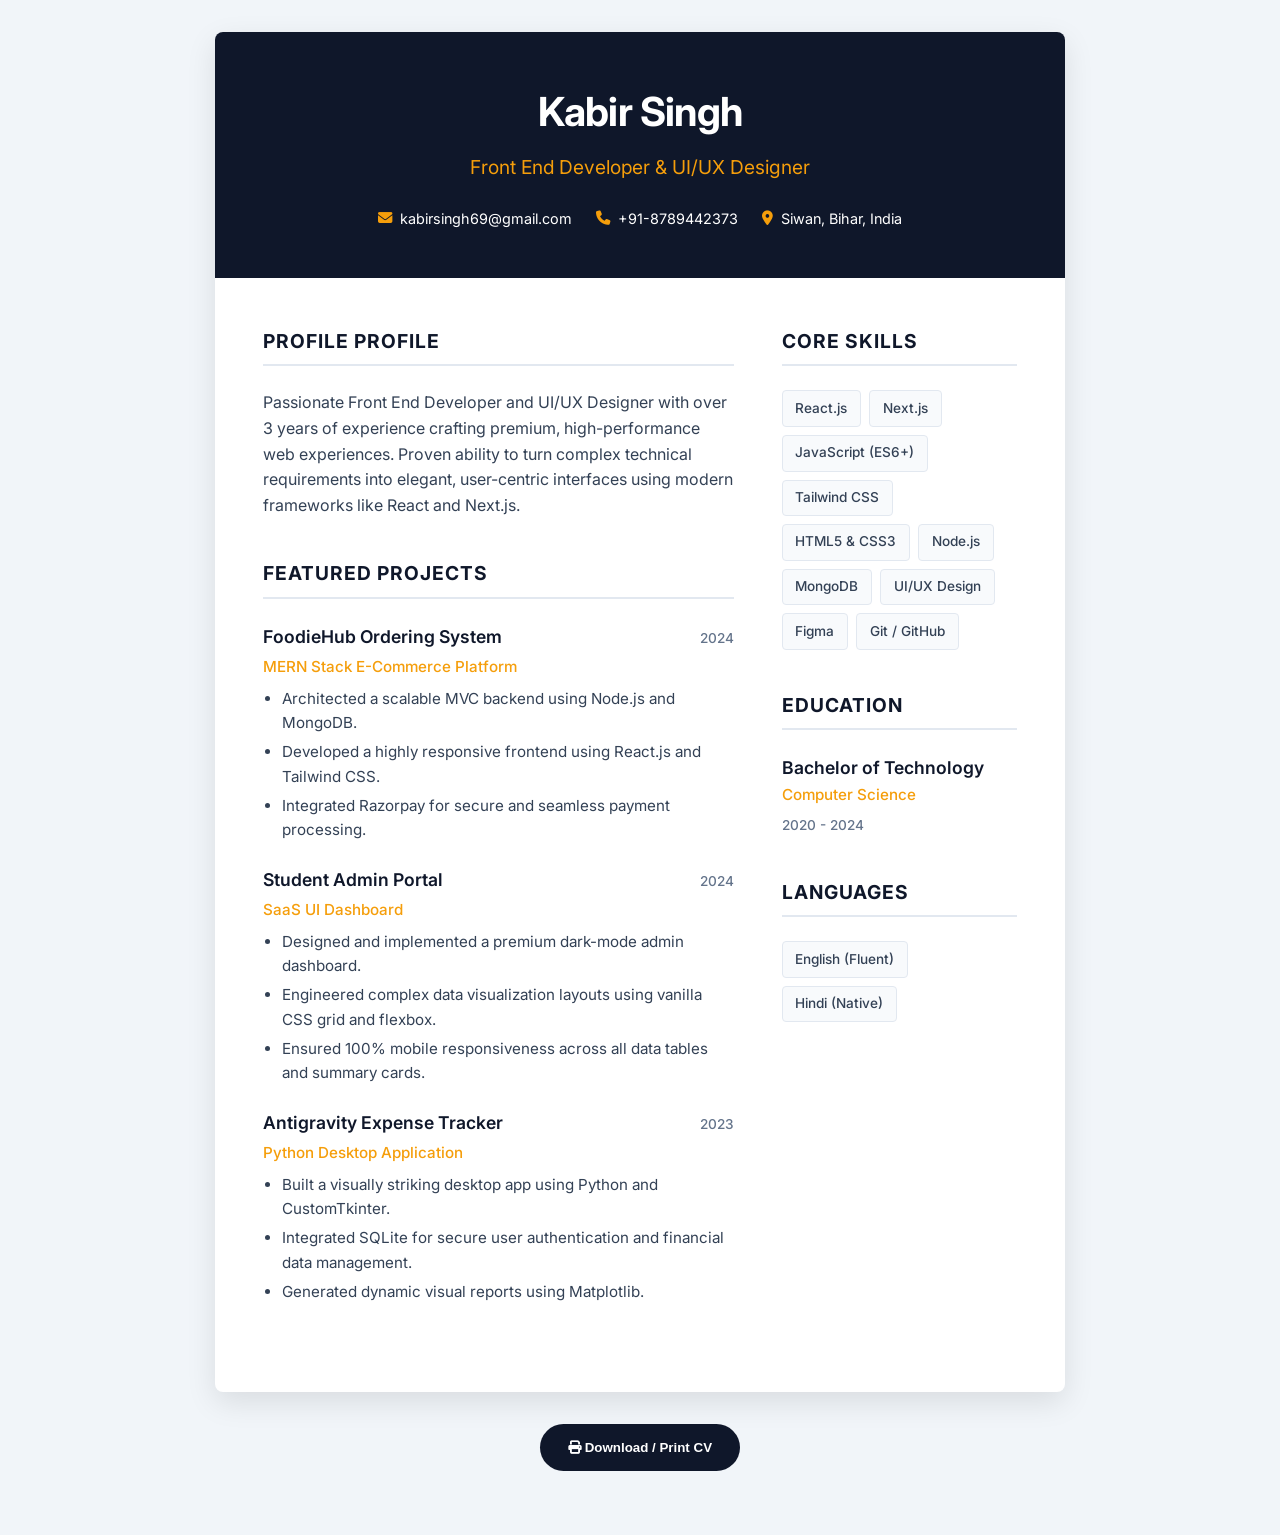
==== kabir_cv.html @ 149cf48a "Add files via upload" ====
<!DOCTYPE html>
<html lang="en">
<head>
  <meta charset="UTF-8">
  <meta name="viewport" content="width=device-width, initial-scale=1.0">
  <title>Kabir Singh - Resume</title>
  <link rel="preconnect" href="https://fonts.googleapis.com">
  <link rel="preconnect" href="https://fonts.gstatic.com" crossorigin>
  <link href="https://fonts.googleapis.com/css2?family=Inter:wght@300;400;500;600;700&display=swap" rel="stylesheet">
  <link rel="stylesheet" href="https://cdnjs.cloudflare.com/ajax/libs/font-awesome/6.5.0/css/all.min.css" />
  <style>
    :root {
      --primary: #0f172a;
      --secondary: #f59e0b;
      --text: #334155;
      --text-light: #64748b;
      --bg: #ffffff;
      --bg-alt: #f8fafc;
      --border: #e2e8f0;
    }
    * {
      margin: 0;
      padding: 0;
      box-sizing: border-box;
    }
    body {
      font-family: 'Inter', sans-serif;
      background-color: #f1f5f9;
      color: var(--text);
      line-height: 1.6;
      padding: 2rem;
    }
    .cv-container {
      max-width: 850px;
      margin: 0 auto;
      background: var(--bg);
      box-shadow: 0 10px 30px rgba(0,0,0,0.1);
      border-radius: 8px;
      overflow: hidden;
      display: flex;
      flex-direction: column;
    }
    .header {
      background: var(--primary);
      color: #fff;
      padding: 3rem;
      text-align: center;
      position: relative;
    }
    .header h1 {
      font-size: 2.5rem;
      font-weight: 700;
      margin-bottom: 0.5rem;
      letter-spacing: -0.02em;
    }
    .header h2 {
      font-size: 1.2rem;
      font-weight: 400;
      color: var(--secondary);
      margin-bottom: 1.5rem;
    }
    .contact-info {
      display: flex;
      justify-content: center;
      flex-wrap: wrap;
      gap: 1.5rem;
      font-size: 0.9rem;
    }
    .contact-info span {
      display: flex;
      align-items: center;
      gap: 0.5rem;
    }
    .contact-info i {
      color: var(--secondary);
    }
    .content {
      display: flex;
      padding: 3rem;
      gap: 3rem;
    }
    .main-col {
      flex: 2;
    }
    .side-col {
      flex: 1;
    }
    .section {
      margin-bottom: 2.5rem;
    }
    .section-title {
      font-size: 1.2rem;
      font-weight: 700;
      color: var(--primary);
      border-bottom: 2px solid var(--border);
      padding-bottom: 0.5rem;
      margin-bottom: 1.5rem;
      text-transform: uppercase;
      letter-spacing: 1px;
    }
    .item {
      margin-bottom: 1.5rem;
    }
    .item-header {
      display: flex;
      justify-content: space-between;
      align-items: baseline;
      margin-bottom: 0.2rem;
    }
    .item-title {
      font-weight: 600;
      color: var(--primary);
      font-size: 1.1rem;
    }
    .item-date {
      font-size: 0.85rem;
      color: var(--text-light);
      font-weight: 500;
    }
    .item-subtitle {
      font-size: 0.95rem;
      color: var(--secondary);
      font-weight: 500;
      margin-bottom: 0.5rem;
    }
    .item p, .item ul {
      font-size: 0.95rem;
      color: var(--text);
    }
    .item ul {
      padding-left: 1.2rem;
      margin-top: 0.5rem;
    }
    .item li {
      margin-bottom: 0.3rem;
    }
    .skills-list {
      display: flex;
      flex-wrap: wrap;
      gap: 0.5rem;
    }
    .skills-list span {
      background: var(--bg-alt);
      border: 1px solid var(--border);
      padding: 0.4rem 0.8rem;
      border-radius: 4px;
      font-size: 0.85rem;
      font-weight: 500;
    }
    .btn-print {
      display: block;
      width: 200px;
      margin: 2rem auto;
      padding: 1rem;
      text-align: center;
      background: var(--primary);
      color: #fff;
      text-decoration: none;
      border-radius: 50px;
      font-weight: 600;
      transition: background 0.3s;
      cursor: pointer;
      border: none;
    }
    .btn-print:hover {
      background: var(--secondary);
      color: var(--primary);
    }
    @media print {
      body {
        background: #fff;
        padding: 0;
      }
      .cv-container {
        box-shadow: none;
        max-width: 100%;
        border-radius: 0;
      }
      .btn-print {
        display: none;
      }
      .content {
        padding: 2rem;
      }
    }
    @media (max-width: 768px) {
      .content {
        flex-direction: column;
        padding: 2rem;
      }
      .header {
        padding: 2rem 1rem;
      }
    }
  </style>
</head>
<body>

  <div class="cv-container">
    <header class="header">
      <h1>Kabir Singh</h1>
      <h2>Front End Developer & UI/UX Designer</h2>
      <div class="contact-info">
        <span><i class="fas fa-envelope"></i> kabirsingh69@gmail.com</span>
        <span><i class="fas fa-phone"></i> +91-8789442373</span>
        <span><i class="fas fa-map-marker-alt"></i> Siwan, Bihar, India</span>
      </div>
    </header>

    <div class="content">
      <div class="main-col">
        <section class="section">
          <h3 class="section-title">Profile Profile</h3>
          <p>Passionate Front End Developer and UI/UX Designer with over 3 years of experience crafting premium, high-performance web experiences. Proven ability to turn complex technical requirements into elegant, user-centric interfaces using modern frameworks like React and Next.js.</p>
        </section>

        <section class="section">
          <h3 class="section-title">Featured Projects</h3>
          
          <div class="item">
            <div class="item-header">
              <span class="item-title">FoodieHub Ordering System</span>
              <span class="item-date">2024</span>
            </div>
            <div class="item-subtitle">MERN Stack E-Commerce Platform</div>
            <ul>
              <li>Architected a scalable MVC backend using Node.js and MongoDB.</li>
              <li>Developed a highly responsive frontend using React.js and Tailwind CSS.</li>
              <li>Integrated Razorpay for secure and seamless payment processing.</li>
            </ul>
          </div>

          <div class="item">
            <div class="item-header">
              <span class="item-title">Student Admin Portal</span>
              <span class="item-date">2024</span>
            </div>
            <div class="item-subtitle">SaaS UI Dashboard</div>
            <ul>
              <li>Designed and implemented a premium dark-mode admin dashboard.</li>
              <li>Engineered complex data visualization layouts using vanilla CSS grid and flexbox.</li>
              <li>Ensured 100% mobile responsiveness across all data tables and summary cards.</li>
            </ul>
          </div>

          <div class="item">
            <div class="item-header">
              <span class="item-title">Antigravity Expense Tracker</span>
              <span class="item-date">2023</span>
            </div>
            <div class="item-subtitle">Python Desktop Application</div>
            <ul>
              <li>Built a visually striking desktop app using Python and CustomTkinter.</li>
              <li>Integrated SQLite for secure user authentication and financial data management.</li>
              <li>Generated dynamic visual reports using Matplotlib.</li>
            </ul>
          </div>
        </section>
      </div>

      <div class="side-col">
        <section class="section">
          <h3 class="section-title">Core Skills</h3>
          <div class="skills-list">
            <span>React.js</span>
            <span>Next.js</span>
            <span>JavaScript (ES6+)</span>
            <span>Tailwind CSS</span>
            <span>HTML5 & CSS3</span>
            <span>Node.js</span>
            <span>MongoDB</span>
            <span>UI/UX Design</span>
            <span>Figma</span>
            <span>Git / GitHub</span>
          </div>
        </section>

        <section class="section">
          <h3 class="section-title">Education</h3>
          <div class="item">
            <div class="item-title">Bachelor of Technology</div>
            <div class="item-subtitle">Computer Science</div>
            <div class="item-date">2020 - 2024</div>
          </div>
        </section>

        <section class="section">
          <h3 class="section-title">Languages</h3>
          <div class="skills-list">
            <span>English (Fluent)</span>
            <span>Hindi (Native)</span>
          </div>
        </section>
      </div>
    </div>
  </div>

  <button class="btn-print" onclick="window.print()">
    <i class="fas fa-print"></i> Download / Print CV
  </button>

</body>
</html>
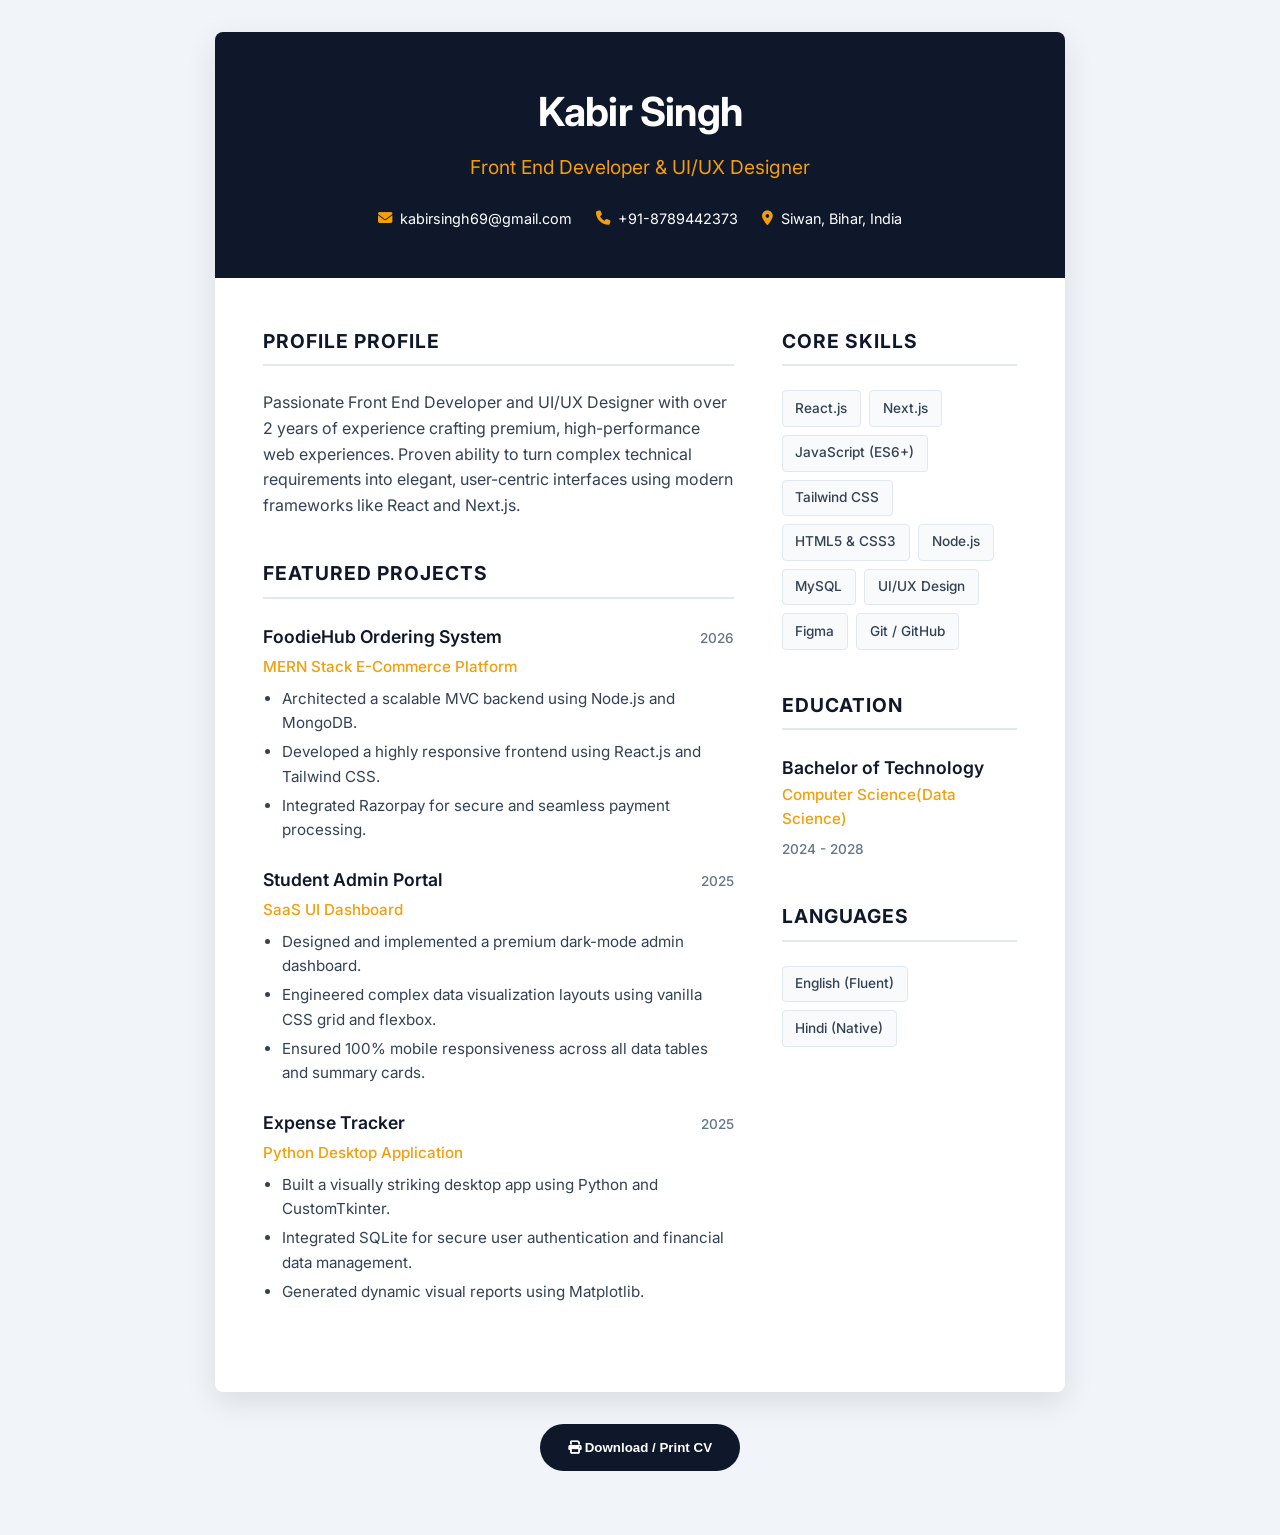
==== commit 5c1b40de: "Update kabir_cv.html" ====
--- a/kabir_cv.html
+++ b/kabir_cv.html
@@ -211,7 +211,7 @@
       <div class="main-col">
         <section class="section">
           <h3 class="section-title">Profile Profile</h3>
-          <p>Passionate Front End Developer and UI/UX Designer with over 3 years of experience crafting premium, high-performance web experiences. Proven ability to turn complex technical requirements into elegant, user-centric interfaces using modern frameworks like React and Next.js.</p>
+          <p>Passionate Front End Developer and UI/UX Designer with over 2 years of experience crafting premium, high-performance web experiences. Proven ability to turn complex technical requirements into elegant, user-centric interfaces using modern frameworks like React and Next.js.</p>
         </section>
 
         <section class="section">
@@ -220,7 +220,7 @@
           <div class="item">
             <div class="item-header">
               <span class="item-title">FoodieHub Ordering System</span>
-              <span class="item-date">2024</span>
+              <span class="item-date">2026</span>
             </div>
             <div class="item-subtitle">MERN Stack E-Commerce Platform</div>
             <ul>
@@ -233,7 +233,7 @@
           <div class="item">
             <div class="item-header">
               <span class="item-title">Student Admin Portal</span>
-              <span class="item-date">2024</span>
+              <span class="item-date">2025</span>
             </div>
             <div class="item-subtitle">SaaS UI Dashboard</div>
             <ul>
@@ -245,8 +245,8 @@
 
           <div class="item">
             <div class="item-header">
-              <span class="item-title">Antigravity Expense Tracker</span>
-              <span class="item-date">2023</span>
+              <span class="item-title">Expense Tracker</span>
+              <span class="item-date">2025</span>
             </div>
             <div class="item-subtitle">Python Desktop Application</div>
             <ul>
@@ -268,7 +268,7 @@
             <span>Tailwind CSS</span>
             <span>HTML5 & CSS3</span>
             <span>Node.js</span>
-            <span>MongoDB</span>
+            <span>MySQL</span>
             <span>UI/UX Design</span>
             <span>Figma</span>
             <span>Git / GitHub</span>
@@ -279,8 +279,8 @@
           <h3 class="section-title">Education</h3>
           <div class="item">
             <div class="item-title">Bachelor of Technology</div>
-            <div class="item-subtitle">Computer Science</div>
-            <div class="item-date">2020 - 2024</div>
+            <div class="item-subtitle">Computer Science(Data Science)</div>
+            <div class="item-date">2024 - 2028</div>
           </div>
         </section>
 
